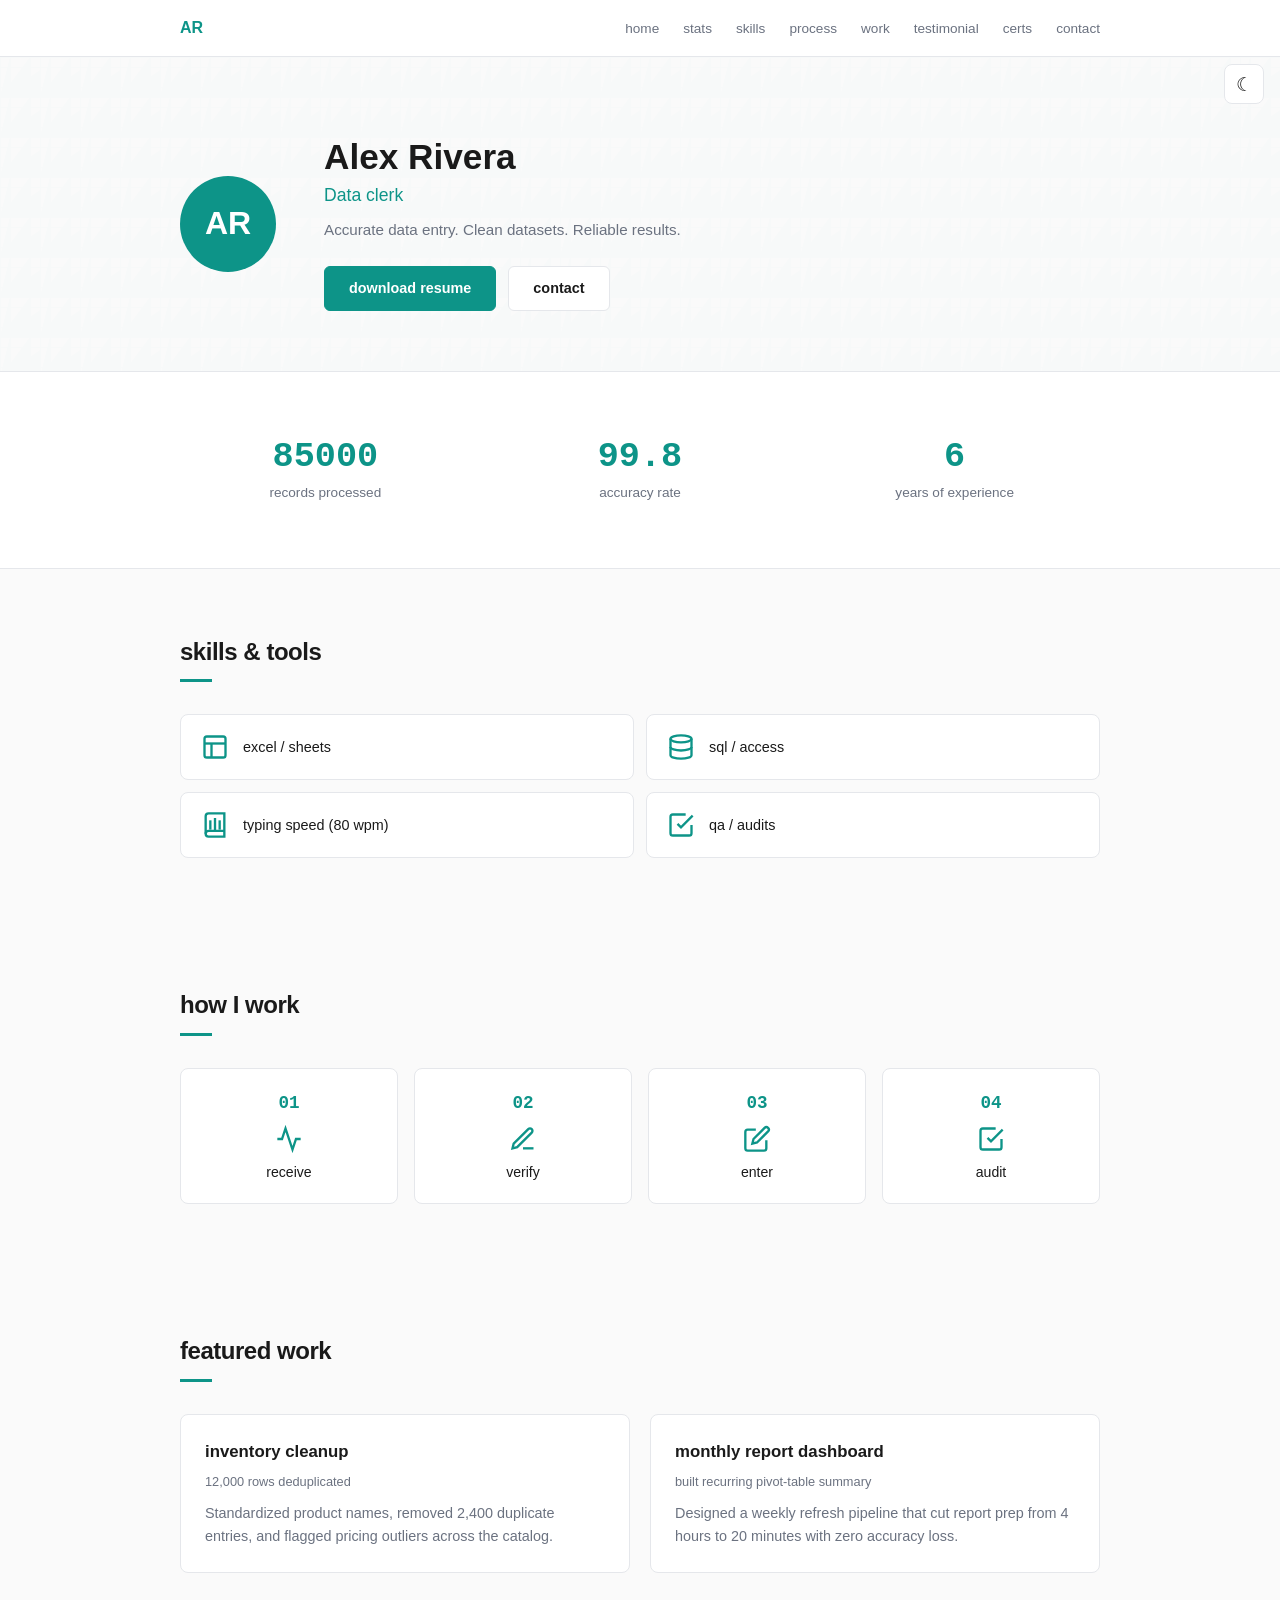
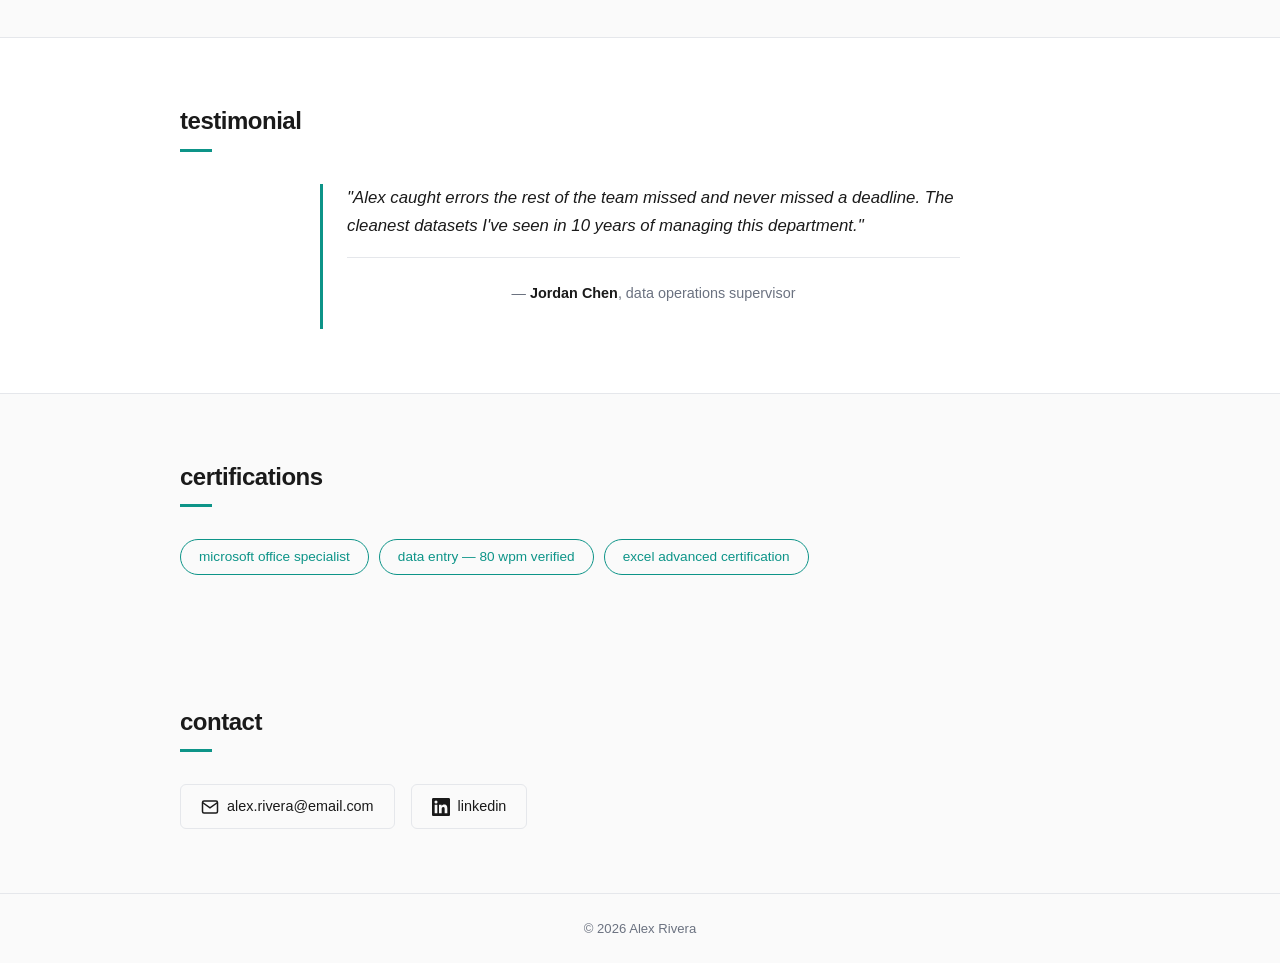
==== klairemanzano/index.html @ 8440d843 "Add data clerk portfolio for Alex Rivera at /klairemanzano" ====
<!DOCTYPE html>
<html lang="en">
<head>
<meta charset="UTF-8">
<meta name="viewport" content="width=device-width, initial-scale=1.0">
<title>Alex Rivera — Data clerk</title>
<style>
/* === Reset & base === */
*, *::before, *::after { margin: 0; padding: 0; box-sizing: border-box; }
:root {
  --white: #ffffff;
  --bg: #fafafa;
  --card-bg: #ffffff;
  --text: #1a1a1a;
  --text-muted: #6b7280;
  --border: #e5e7eb;
  --accent: #0d9488;
  --accent-hover: #0f766e;
  --font-body: -apple-system, BlinkMacSystemFont, 'Segoe UI', Roboto, Oxygen, Ubuntu, sans-serif;
  --font-mono: 'Courier New', Courier, monospace;
}
body { font-family: var(--font-body); background: var(--bg); color: var(--text); line-height: 1.6; }
a { color: var(--accent); text-decoration: none; }
a:hover { color: var(--accent-hover); }
img { max-width: 100%; display: block; }
.container { max-width: 960px; margin: 0 auto; padding: 0 20px; }
.sr-only { position: absolute; width: 1px; height: 1px; overflow: hidden; clip: rect(0,0,0,0); white-space: nowrap; border: 0; }

/* === Dark mode === */
body.dark {
  --bg: #0f172a;
  --card-bg: #1e293b;
  --text: #e2e8f0;
  --text-muted: #94a3b8;
  --border: #334155;
  --white: #1e293b;
}

/* === Nav === */
nav {
  position: sticky;
  top: 0;
  z-index: 100;
  background: var(--card-bg);
  border-bottom: 1px solid var(--border);
}
nav .container {
  display: flex;
  align-items: center;
  justify-content: space-between;
  height: 56px;
}
nav .logo {
  font-weight: 700;
  font-size: 1rem;
  color: var(--text);
}
nav .logo span { color: var(--accent); }
nav ul {
  list-style: none;
  display: flex;
  gap: 24px;
  overflow-x: auto;
  -webkit-overflow-scrolling: touch;
}
nav ul a {
  font-size: 0.85rem;
  color: var(--text-muted);
  white-space: nowrap;
  padding: 4px 0;
  border-bottom: 2px solid transparent;
  transition: border-color 0.2s, color 0.2s;
}
nav ul a:hover { color: var(--text); border-color: var(--accent); }

/* === Dark mode toggle === */
#themeToggle {
  position: fixed;
  top: 64px;
  right: 16px;
  z-index: 101;
  width: 40px;
  height: 40px;
  border: 1px solid var(--border);
  border-radius: 8px;
  background: var(--card-bg);
  color: var(--text);
  font-size: 1.2rem;
  cursor: pointer;
  display: flex;
  align-items: center;
  justify-content: center;
  transition: background 0.2s;
}
#themeToggle:hover { background: var(--border); }

/* === Hero === */
#hero {
  padding: 80px 0 60px;
  position: relative;
  overflow: hidden;
}
#hero::before {
  content: '';
  position: absolute;
  inset: 0;
  opacity: 0.04;
  pointer-events: none;
  background-image: url("data:image/svg+xml,%3Csvg width='40' height='40' viewBox='0 0 40 40' xmlns='http://www.w3.org/2000/svg'%3E%3Cpath d='M0 0h40v1H0zm0 10h40v1H0zm0 20h40v1H0zm0 30h40v1H0zM0 0h1v40H0zm10 0h1v40H0zm20 0h1v40H0zm30 0h1v40H0z' fill='%230d9488' fill-opacity='0.3'/%3E%3C/svg%3E");
}
.hero-inner { display: flex; align-items: center; gap: 48px; position: relative; z-index: 1; }
.hero-left { flex-shrink: 0; }
.avatar {
  width: 96px;
  height: 96px;
  border-radius: 50%;
  background: var(--accent);
  display: flex;
  align-items: center;
  justify-content: center;
  font-size: 2rem;
  font-weight: 700;
  color: #fff;
}
.hero-right { flex: 1; }
.hero-right h1 { font-size: 2.2rem; font-weight: 700; line-height: 1.15; margin-bottom: 4px; }
.hero-right .title { font-size: 1.1rem; color: var(--accent); font-weight: 500; margin-bottom: 8px; }
.hero-right .tagline { font-size: 0.95rem; color: var(--text-muted); margin-bottom: 24px; max-width: 480px; }
.hero-buttons { display: flex; gap: 12px; flex-wrap: wrap; }
.btn {
  display: inline-flex;
  align-items: center;
  padding: 10px 24px;
  border-radius: 6px;
  font-size: 0.9rem;
  font-weight: 600;
  border: 1px solid var(--border);
  background: var(--card-bg);
  color: var(--text);
  cursor: pointer;
  transition: background 0.2s, border-color 0.2s;
}
.btn:hover { border-color: var(--accent); color: var(--accent); }
.btn-primary {
  background: var(--accent);
  border-color: var(--accent);
  color: #fff;
}
.btn-primary:hover { background: var(--accent-hover); border-color: var(--accent-hover); color: #fff; }

/* === Section defaults === */
section { padding: 64px 0; }
section h2 {
  font-size: 1.5rem;
  font-weight: 700;
  margin-bottom: 32px;
  letter-spacing: -0.02em;
}
section h2::after {
  content: '';
  display: block;
  width: 32px;
  height: 3px;
  background: var(--accent);
  margin-top: 8px;
}

/* === Stats === */
#stats { background: var(--card-bg); border-top: 1px solid var(--border); border-bottom: 1px solid var(--border); }
.stats-grid { display: grid; grid-template-columns: repeat(3, 1fr); gap: 24px; text-align: center; }
.stat-card .stat-number {
  font-family: var(--font-mono);
  font-size: 2.2rem;
  font-weight: 700;
  color: var(--accent);
  line-height: 1.2;
}
.stat-card .stat-label { font-size: 0.85rem; color: var(--text-muted); margin-top: 4px; }

/* === Skills === */
.skills-grid { display: grid; grid-template-columns: repeat(2, 1fr); gap: 12px; }
.skill-card {
  display: flex;
  align-items: center;
  gap: 14px;
  padding: 18px 20px;
  background: var(--card-bg);
  border: 1px solid var(--border);
  border-radius: 8px;
}
.skill-card .skill-icon {
  width: 28px;
  height: 28px;
  flex-shrink: 0;
  color: var(--accent);
}
.skill-card .skill-label { font-size: 0.9rem; font-weight: 500; }

/* === How I work === */
.process-strip { display: grid; grid-template-columns: repeat(4, 1fr); gap: 16px; }
.process-step {
  text-align: center;
  padding: 20px 12px;
  border: 1px solid var(--border);
  border-radius: 8px;
  background: var(--card-bg);
}
.process-step .step-num {
  font-family: var(--font-mono);
  font-size: 1.1rem;
  font-weight: 700;
  color: var(--accent);
  margin-bottom: 8px;
}
.process-step .step-icon { width: 28px; height: 28px; margin: 0 auto 8px; color: var(--accent); display: block; }
.process-step .step-label { font-size: 0.88rem; font-weight: 500; }
.process-arrow { display: none; }

/* === Featured work === */
.work-grid { display: grid; grid-template-columns: 1fr 1fr; gap: 20px; }
.work-card {
  background: var(--card-bg);
  border: 1px solid var(--border);
  border-radius: 8px;
  padding: 24px;
}
.work-card h3 { font-size: 1.05rem; font-weight: 700; margin-bottom: 6px; }
.work-card .work-meta { font-size: 0.8rem; color: var(--text-muted); margin-bottom: 10px; }
.work-card p { font-size: 0.9rem; color: var(--text-muted); line-height: 1.6; }

/* === Testimonial === */
#testimonial { background: var(--card-bg); border-top: 1px solid var(--border); border-bottom: 1px solid var(--border); }
blockquote {
  max-width: 640px;
  margin: 0 auto;
  padding-left: 24px;
  border-left: 3px solid var(--accent);
}
blockquote p { font-size: 1.05rem; font-style: italic; color: var(--text); line-height: 1.7; }
blockquote footer {
  margin-top: 16px;
  font-style: normal;
  font-size: 0.9rem;
  color: var(--text-muted);
}
blockquote footer strong { color: var(--text); font-weight: 600; }

/* === Certifications === */
.certs-wrap { display: flex; flex-wrap: wrap; gap: 10px; }
.cert-pill {
  display: inline-flex;
  align-items: center;
  padding: 6px 18px;
  border: 1px solid var(--accent);
  border-radius: 20px;
  font-size: 0.85rem;
  font-weight: 500;
  color: var(--accent);
}
.cert-pill:hover { background: var(--accent); color: #fff; }

/* === Contact === */
#contact .contact-links { display: flex; gap: 16px; flex-wrap: wrap; }
.contact-item {
  display: inline-flex;
  align-items: center;
  gap: 8px;
  padding: 10px 20px;
  border: 1px solid var(--border);
  border-radius: 6px;
  font-size: 0.9rem;
  color: var(--text);
  transition: border-color 0.2s, color 0.2s;
}
.contact-item:hover { border-color: var(--accent); color: var(--accent); }
.contact-item svg { width: 18px; height: 18px; flex-shrink: 0; }

/* === Footer === */
footer { text-align: center; padding: 24px 0; font-size: 0.82rem; color: var(--text-muted); border-top: 1px solid var(--border); }

/* === Responsive === */
@media (max-width: 767px) {
  .hero-inner { flex-direction: column; text-align: center; }
  .hero-buttons { justify-content: center; }
  .stats-grid { gap: 16px; }
  .stat-card .stat-number { font-size: 1.6rem; }
  .skills-grid { grid-template-columns: 1fr; }
  .process-strip { grid-template-columns: repeat(2, 1fr); }
  .work-grid { grid-template-columns: 1fr; }
  nav ul { gap: 16px; }
}
@media (min-width: 768px) {
  .skills-grid { grid-template-columns: repeat(2, 1fr); }
}
</style>
</head>
<body>

<nav>
  <div class="container">
    <a href="#hero" class="logo"><span>AR</span></a>
    <ul>
      <li><a href="#hero">home</a></li>
      <li><a href="#stats">stats</a></li>
      <li><a href="#skills">skills</a></li>
      <li><a href="#process">process</a></li>
      <li><a href="#work">work</a></li>
      <li><a href="#testimonial">testimonial</a></li>
      <li><a href="#certs">certs</a></li>
      <li><a href="#contact">contact</a></li>
    </ul>
  </div>
</nav>

<button id="themeToggle" aria-label="Toggle dark mode">&#9790;</button>

<!-- === Hero === -->
<section id="hero">
  <div class="container">
    <div class="hero-inner">
      <div class="hero-left">
        <div class="avatar">AR</div>
      </div>
      <div class="hero-right">
        <h1>Alex Rivera</h1>
        <p class="title">Data clerk</p>
        <p class="tagline">Accurate data entry. Clean datasets. Reliable results.</p>
        <div class="hero-buttons">
          <a href="#" class="btn btn-primary">download resume</a>
          <a href="#contact" class="btn">contact</a>
        </div>
      </div>
    </div>
  </div>
</section>

<!-- === Stats === -->
<section id="stats">
  <div class="container">
    <div class="stats-grid">
      <div class="stat-card">
        <div class="stat-number" data-target="85000">0</div>
        <div class="stat-label">records processed</div>
      </div>
      <div class="stat-card">
        <div class="stat-number" data-target="99.8">0</div>
        <div class="stat-label">accuracy rate</div>
      </div>
      <div class="stat-card">
        <div class="stat-number" data-target="6">0</div>
        <div class="stat-label">years of experience</div>
      </div>
    </div>
  </div>
</section>

<!-- === Skills === -->
<section id="skills">
  <div class="container">
    <h2>skills &amp; tools</h2>
    <div class="skills-grid">
      <div class="skill-card">
        <svg class="skill-icon" viewBox="0 0 24 24" fill="none" stroke="currentColor" stroke-width="2"><rect x="3" y="3" width="18" height="18" rx="2"/><path d="M3 9h18"/><path d="M9 21V9"/></svg>
        <span class="skill-label">excel / sheets</span>
      </div>
      <div class="skill-card">
        <svg class="skill-icon" viewBox="0 0 24 24" fill="none" stroke="currentColor" stroke-width="2"><ellipse cx="12" cy="5" rx="9" ry="3"/><path d="M21 12c0 1.66-4 3-9 3s-9-1.34-9-3"/><path d="M3 5v14c0 1.66 4 3 9 3s9-1.34 9-3V5"/></svg>
        <span class="skill-label">sql / access</span>
      </div>
      <div class="skill-card">
        <svg class="skill-icon" viewBox="0 0 24 24" fill="none" stroke="currentColor" stroke-width="2"><path d="M4 19.5A2.5 2.5 0 016.5 17H20"/><path d="M6.5 2H20v20H6.5A2.5 2.5 0 014 19.5v-15A2.5 2.5 0 016.5 2z"/><path d="M12 6v12"/><path d="M8 8v8"/><path d="M16 8v8"/></svg>
        <span class="skill-label">typing speed (80 wpm)</span>
      </div>
      <div class="skill-card">
        <svg class="skill-icon" viewBox="0 0 24 24" fill="none" stroke="currentColor" stroke-width="2"><path d="M9 11l3 3L22 4"/><path d="M21 12v7a2 2 0 01-2 2H5a2 2 0 01-2-2V5a2 2 0 012-2h11"/></svg>
        <span class="skill-label">qa / audits</span>
      </div>
    </div>
  </div>
</section>

<!-- === How I work === -->
<section id="process">
  <div class="container">
    <h2>how I work</h2>
    <div class="process-strip">
      <div class="process-step">
        <div class="step-num">01</div>
        <svg class="step-icon" viewBox="0 0 24 24" fill="none" stroke="currentColor" stroke-width="2"><path d="M22 12h-4l-3 9L9 3l-3 9H2"/></svg>
        <div class="step-label">receive</div>
      </div>
      <div class="process-step">
        <div class="step-num">02</div>
        <svg class="step-icon" viewBox="0 0 24 24" fill="none" stroke="currentColor" stroke-width="2"><path d="M12 20h9"/><path d="M16.5 3.5a2.121 2.121 0 013 3L7 19l-4 1 1-4L16.5 3.5z"/></svg>
        <div class="step-label">verify</div>
      </div>
      <div class="process-step">
        <div class="step-num">03</div>
        <svg class="step-icon" viewBox="0 0 24 24" fill="none" stroke="currentColor" stroke-width="2"><path d="M11 4H4a2 2 0 00-2 2v14a2 2 0 002 2h14a2 2 0 002-2v-7"/><path d="M18.5 2.5a2.121 2.121 0 013 3L12 15l-4 1 1-4 9.5-9.5z"/></svg>
        <div class="step-label">enter</div>
      </div>
      <div class="process-step">
        <div class="step-num">04</div>
        <svg class="step-icon" viewBox="0 0 24 24" fill="none" stroke="currentColor" stroke-width="2"><path d="M9 11l3 3L22 4"/><path d="M21 12v7a2 2 0 01-2 2H5a2 2 0 01-2-2V5a2 2 0 012-2h11"/></svg>
        <div class="step-label">audit</div>
      </div>
    </div>
  </div>
</section>

<!-- === Featured work === -->
<section id="work">
  <div class="container">
    <h2>featured work</h2>
    <div class="work-grid">
      <div class="work-card">
        <h3>inventory cleanup</h3>
        <p class="work-meta">12,000 rows deduplicated</p>
        <p>Standardized product names, removed 2,400 duplicate entries, and flagged pricing outliers across the catalog.</p>
      </div>
      <div class="work-card">
        <h3>monthly report dashboard</h3>
        <p class="work-meta">built recurring pivot-table summary</p>
        <p>Designed a weekly refresh pipeline that cut report prep from 4 hours to 20 minutes with zero accuracy loss.</p>
      </div>
    </div>
  </div>
</section>

<!-- === Testimonial === -->
<section id="testimonial">
  <div class="container">
    <h2>testimonial</h2>
    <blockquote>
      <p>"Alex caught errors the rest of the team missed and never missed a deadline. The cleanest datasets I've seen in 10 years of managing this department."</p>
      <footer>— <strong>Jordan Chen</strong>, data operations supervisor</footer>
    </blockquote>
  </div>
</section>

<!-- === Certifications === -->
<section id="certs">
  <div class="container">
    <h2>certifications</h2>
    <div class="certs-wrap">
      <span class="cert-pill">microsoft office specialist</span>
      <span class="cert-pill">data entry — 80 wpm verified</span>
      <span class="cert-pill">excel advanced certification</span>
    </div>
  </div>
</section>

<!-- === Contact === -->
<section id="contact">
  <div class="container">
    <h2>contact</h2>
    <div class="contact-links">
      <a href="mailto:alex.rivera@email.com" class="contact-item">
        <svg viewBox="0 0 24 24" fill="none" stroke="currentColor" stroke-width="2"><path d="M4 4h16c1.1 0 2 .9 2 2v12c0 1.1-.9 2-2 2H4c-1.1 0-2-.9-2-2V6c0-1.1.9-2 2-2z"/><polyline points="22,6 12,13 2,6"/></svg>
        alex.rivera@email.com
      </a>
      <a href="https://linkedin.com/in/alexrivera" target="_blank" class="contact-item">
        <svg viewBox="0 0 24 24" fill="currentColor"><path d="M20.447 20.452h-3.554v-5.569c0-1.328-.027-3.037-1.852-3.037-1.853 0-2.136 1.445-2.136 2.939v5.667H9.351V9h3.414v1.561h.046c.477-.9 1.637-1.85 3.37-1.85 3.601 0 4.267 2.37 4.267 5.455v6.286zM5.337 7.433a2.062 2.062 0 01-2.063-2.065 2.064 2.064 0 112.063 2.065zm1.782 13.019H3.555V9h3.564v11.452zM22.225 0H1.771C.792 0 0 .774 0 1.729v20.542C0 23.227.792 24 1.771 24h20.451C23.2 24 24 23.227 24 22.271V1.729C24 .774 23.2 0 22.222 0h.003z"/></svg>
        linkedin
      </a>
    </div>
  </div>
</section>

<footer>
  <div class="container">
    <p>&copy; 2026 Alex Rivera</p>
  </div>
</footer>

<script>
// === Dark mode toggle ===
const themeToggle = document.getElementById('themeToggle');
let dark = false;
themeToggle.addEventListener('click', () => {
  dark = !dark;
  document.body.classList.toggle('dark', dark);
  themeToggle.innerHTML = dark ? '&#9790;' : '&#9790;';
});

// === Smooth scroll ===
document.querySelectorAll('a[href^="#"]').forEach(a => {
  a.addEventListener('click', e => {
    const el = document.querySelector(a.getAttribute('href'));
    if (el) { e.preventDefault(); el.scrollIntoView({ behavior: 'smooth' }); }
  });
});

// === Animated stat counters ===
const statNumbers = document.querySelectorAll('.stat-number');
let counted = false;
const countUp = () => {
  if (counted) return;
  statNumbers.forEach(el => {
    const target = parseFloat(el.dataset.target);
    const isDecimal = target % 1 !== 0;
    const duration = 1500;
    const start = performance.now();
    const step = (now) => {
      const p = Math.min((now - start) / duration, 1);
      const ease = 1 - Math.pow(1 - p, 3);
      el.textContent = isDecimal ? (target * ease).toFixed(1) : Math.floor(target * ease);
      if (p < 1) requestAnimationFrame(step);
      else el.textContent = isDecimal ? target.toFixed(1) : target;
    };
    requestAnimationFrame(step);
  });
  counted = true;
};
const observer = new IntersectionObserver((entries) => {
  entries.forEach(entry => { if (entry.isIntersecting) { countUp(); observer.disconnect(); } });
}, { threshold: 0.3 });
const statsEl = document.querySelector('#stats');
if (statsEl) observer.observe(statsEl);
</script>
</body>
</html>
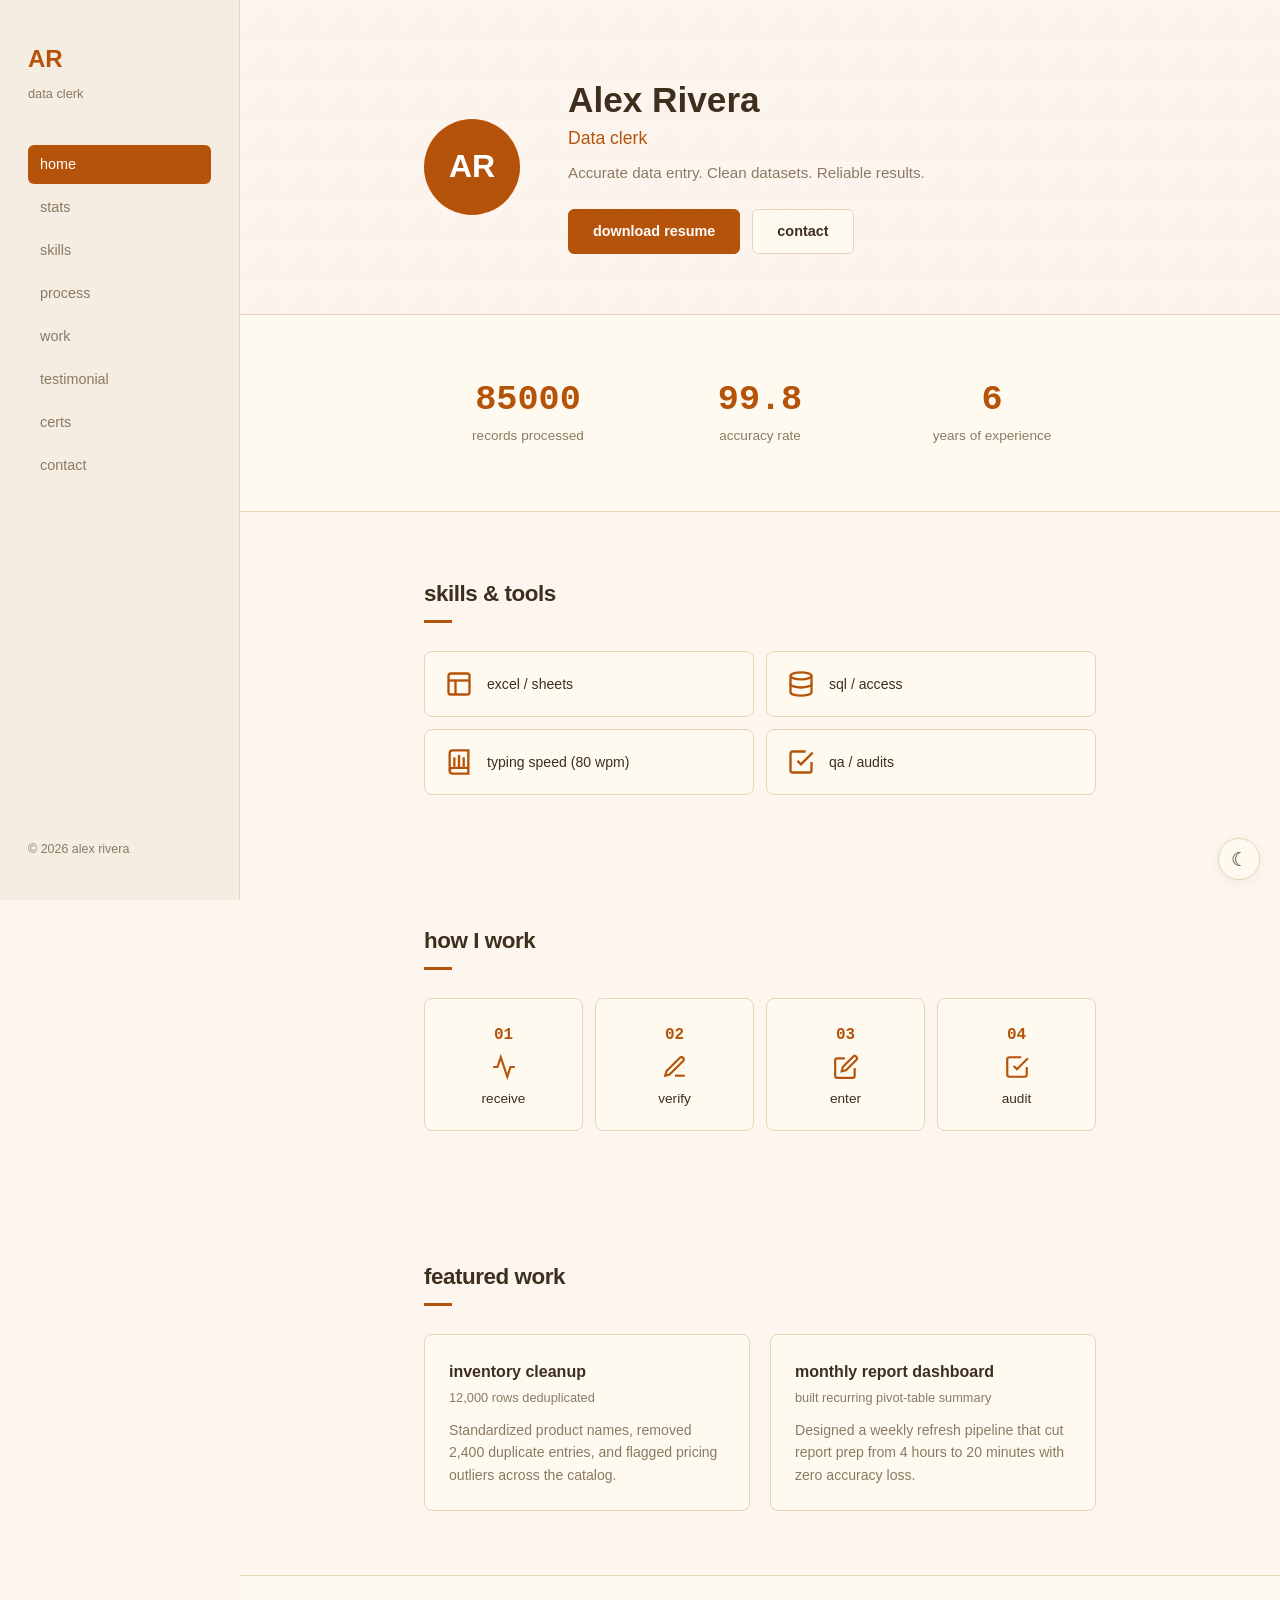
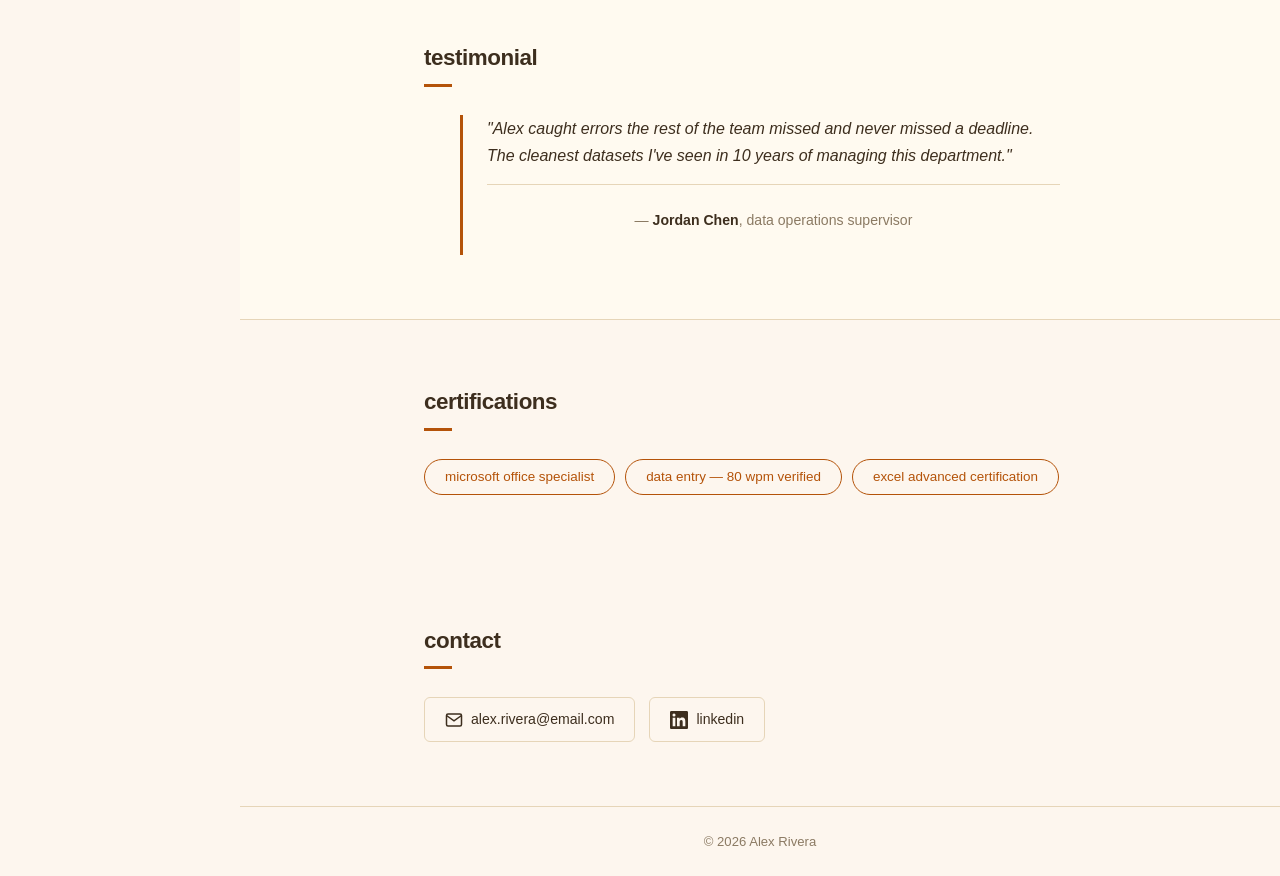
==== commit df47380a: "Redesign: sidebar nav + warm amber/rust color palette" ====
--- a/klairemanzano/index.html
+++ b/klairemanzano/index.html
@@ -8,81 +8,138 @@
 /* === Reset & base === */
 *, *::before, *::after { margin: 0; padding: 0; box-sizing: border-box; }
 :root {
-  --white: #ffffff;
-  --bg: #fafafa;
-  --card-bg: #ffffff;
-  --text: #1a1a1a;
-  --text-muted: #6b7280;
-  --border: #e5e7eb;
-  --accent: #0d9488;
-  --accent-hover: #0f766e;
+  --bg: #fdf6ee;
+  --card-bg: #fffaf0;
+  --text: #3d2e1e;
+  --text-muted: #8b7a63;
+  --border: #e6d5b8;
+  --accent: #b45309;
+  --accent-hover: #92400e;
+  --sidebar-bg: #f5ede1;
   --font-body: -apple-system, BlinkMacSystemFont, 'Segoe UI', Roboto, Oxygen, Ubuntu, sans-serif;
   --font-mono: 'Courier New', Courier, monospace;
-}
-body { font-family: var(--font-body); background: var(--bg); color: var(--text); line-height: 1.6; }
+  --sidebar-w: 240px;
+}
+body.dark {
+  --bg: #1c1511;
+  --card-bg: #2a221d;
+  --text: #e8ddd0;
+  --text-muted: #a08974;
+  --border: #3d3228;
+  --sidebar-bg: #231b16;
+}
+body {
+  font-family: var(--font-body);
+  background: var(--bg);
+  color: var(--text);
+  line-height: 1.6;
+  display: flex;
+}
 a { color: var(--accent); text-decoration: none; }
 a:hover { color: var(--accent-hover); }
 img { max-width: 100%; display: block; }
-.container { max-width: 960px; margin: 0 auto; padding: 0 20px; }
-.sr-only { position: absolute; width: 1px; height: 1px; overflow: hidden; clip: rect(0,0,0,0); white-space: nowrap; border: 0; }
-
-/* === Dark mode === */
-body.dark {
-  --bg: #0f172a;
-  --card-bg: #1e293b;
-  --text: #e2e8f0;
-  --text-muted: #94a3b8;
-  --border: #334155;
-  --white: #1e293b;
-}
-
-/* === Nav === */
-nav {
-  position: sticky;
+.container { max-width: 720px; margin: 0 auto; padding: 0 24px; }
+
+/* === Sidebar === */
+.sidebar {
+  position: fixed;
   top: 0;
+  left: 0;
+  width: var(--sidebar-w);
+  height: 100vh;
+  background: var(--sidebar-bg);
+  border-right: 1px solid var(--border);
+  padding: 40px 28px;
+  display: flex;
+  flex-direction: column;
   z-index: 100;
-  background: var(--card-bg);
-  border-bottom: 1px solid var(--border);
-}
-nav .container {
-  display: flex;
-  align-items: center;
-  justify-content: space-between;
-  height: 56px;
-}
-nav .logo {
-  font-weight: 700;
-  font-size: 1rem;
-  color: var(--text);
-}
-nav .logo span { color: var(--accent); }
-nav ul {
+  transition: transform 0.35s ease;
+}
+.sidebar .logo {
+  font-size: 1.5rem;
+  font-weight: 800;
+  color: var(--accent);
+  margin-bottom: 6px;
+}
+.sidebar .logo-sub {
+  font-size: 0.8rem;
+  color: var(--text-muted);
+  margin-bottom: 40px;
+}
+.sidebar nav ul {
   list-style: none;
   display: flex;
-  gap: 24px;
-  overflow-x: auto;
-  -webkit-overflow-scrolling: touch;
-}
-nav ul a {
-  font-size: 0.85rem;
+  flex-direction: column;
+  gap: 4px;
+}
+.sidebar nav ul a {
+  display: block;
+  padding: 8px 12px;
+  border-radius: 6px;
+  font-size: 0.9rem;
+  font-weight: 500;
   color: var(--text-muted);
-  white-space: nowrap;
-  padding: 4px 0;
-  border-bottom: 2px solid transparent;
-  transition: border-color 0.2s, color 0.2s;
-}
-nav ul a:hover { color: var(--text); border-color: var(--accent); }
-
-/* === Dark mode toggle === */
-#themeToggle {
+  transition: background 0.2s, color 0.2s;
+}
+.sidebar nav ul a:hover, .sidebar nav ul a.active {
+  background: var(--accent);
+  color: #fff;
+}
+.sidebar .sidebar-footer {
+  margin-top: auto;
+  font-size: 0.78rem;
+  color: var(--text-muted);
+}
+
+/* === Hamburger (mobile only) === */
+.hamburger {
+  display: none;
   position: fixed;
-  top: 64px;
-  right: 16px;
-  z-index: 101;
+  top: 12px;
+  right: 12px;
+  z-index: 110;
   width: 40px;
   height: 40px;
   border: 1px solid var(--border);
   border-radius: 8px;
+  background: var(--card-bg);
+  cursor: pointer;
+  align-items: center;
+  justify-content: center;
+}
+.hamburger span {
+  display: block;
+  width: 20px;
+  height: 2px;
+  background: var(--text);
+  border-radius: 2px;
+  position: absolute;
+  transition: transform 0.3s, opacity 0.3s;
+}
+.hamburger span:nth-child(1) { transform: translateY(-6px); }
+.hamburger span:nth-child(2) { }
+.hamburger span:nth-child(3) { transform: translateY(6px); }
+.hamburger.open span:nth-child(1) { transform: rotate(45deg); }
+.hamburger.open span:nth-child(2) { opacity: 0; }
+.hamburger.open span:nth-child(3) { transform: rotate(-45deg); }
+
+/* === Main === */
+.main {
+  margin-left: var(--sidebar-w);
+  flex: 1;
+  min-height: 100vh;
+}
+
+/* === Dark mode toggle === */
+#themeToggle {
+  position: fixed;
+  bottom: 20px;
+  right: 20px;
+  z-index: 99;
+  width: 42px;
+  height: 42px;
+  border: 1px solid var(--border);
+  border-radius: 50%;
   background: var(--card-bg);
   color: var(--text);
   font-size: 1.2rem;
@@ -91,6 +148,7 @@
   align-items: center;
   justify-content: center;
   transition: background 0.2s;
+  box-shadow: 0 2px 12px rgba(0,0,0,0.06);
 }
 #themeToggle:hover { background: var(--border); }
 
@@ -106,7 +164,7 @@
   inset: 0;
   opacity: 0.04;
   pointer-events: none;
-  background-image: url("data:image/svg+xml,%3Csvg width='40' height='40' viewBox='0 0 40 40' xmlns='http://www.w3.org/2000/svg'%3E%3Cpath d='M0 0h40v1H0zm0 10h40v1H0zm0 20h40v1H0zm0 30h40v1H0zM0 0h1v40H0zm10 0h1v40H0zm20 0h1v40H0zm30 0h1v40H0z' fill='%230d9488' fill-opacity='0.3'/%3E%3C/svg%3E");
+  background-image: url("data:image/svg+xml,%3Csvg width='40' height='40' viewBox='0 0 40 40' xmlns='http://www.w3.org/2000/svg'%3E%3Cpath d='M0 0h40v1H0zm0 10h40v1H0zm0 20h40v1H0zm0 30h40v1H0zM0 0h1v40H0zm10 0h1v40H0zm20 0h1v40H0zm30 0h1v40H0z' fill='%23b45309' fill-opacity='0.25'/%3E%3C/svg%3E");
 }
 .hero-inner { display: flex; align-items: center; gap: 48px; position: relative; z-index: 1; }
 .hero-left { flex-shrink: 0; }
@@ -151,15 +209,15 @@
 /* === Section defaults === */
 section { padding: 64px 0; }
 section h2 {
-  font-size: 1.5rem;
+  font-size: 1.4rem;
   font-weight: 700;
-  margin-bottom: 32px;
+  margin-bottom: 28px;
   letter-spacing: -0.02em;
 }
 section h2::after {
   content: '';
   display: block;
-  width: 32px;
+  width: 28px;
   height: 3px;
   background: var(--accent);
   margin-top: 8px;
@@ -187,34 +245,32 @@
   background: var(--card-bg);
   border: 1px solid var(--border);
   border-radius: 8px;
-}
-.skill-card .skill-icon {
-  width: 28px;
-  height: 28px;
-  flex-shrink: 0;
-  color: var(--accent);
-}
-.skill-card .skill-label { font-size: 0.9rem; font-weight: 500; }
+  transition: border-color 0.2s;
+}
+.skill-card:hover { border-color: var(--accent); }
+.skill-card .skill-icon { width: 28px; height: 28px; flex-shrink: 0; color: var(--accent); }
+.skill-card .skill-label { font-size: 0.88rem; font-weight: 500; }
 
 /* === How I work === */
-.process-strip { display: grid; grid-template-columns: repeat(4, 1fr); gap: 16px; }
+.process-strip { display: grid; grid-template-columns: repeat(4, 1fr); gap: 12px; }
 .process-step {
   text-align: center;
-  padding: 20px 12px;
+  padding: 24px 12px 20px;
   border: 1px solid var(--border);
   border-radius: 8px;
   background: var(--card-bg);
-}
+  transition: border-color 0.2s;
+}
+.process-step:hover { border-color: var(--accent); }
 .process-step .step-num {
   font-family: var(--font-mono);
-  font-size: 1.1rem;
+  font-size: 1rem;
   font-weight: 700;
   color: var(--accent);
-  margin-bottom: 8px;
-}
-.process-step .step-icon { width: 28px; height: 28px; margin: 0 auto 8px; color: var(--accent); display: block; }
-.process-step .step-label { font-size: 0.88rem; font-weight: 500; }
-.process-arrow { display: none; }
+  margin-bottom: 6px;
+}
+.process-step .step-icon { width: 26px; height: 26px; margin: 0 auto 8px; color: var(--accent); display: block; }
+.process-step .step-label { font-size: 0.85rem; font-weight: 500; }
 
 /* === Featured work === */
 .work-grid { display: grid; grid-template-columns: 1fr 1fr; gap: 20px; }
@@ -223,44 +279,47 @@
   border: 1px solid var(--border);
   border-radius: 8px;
   padding: 24px;
-}
-.work-card h3 { font-size: 1.05rem; font-weight: 700; margin-bottom: 6px; }
+  transition: border-color 0.2s;
+}
+.work-card:hover { border-color: var(--accent); }
+.work-card h3 { font-size: 1rem; font-weight: 700; margin-bottom: 4px; }
 .work-card .work-meta { font-size: 0.8rem; color: var(--text-muted); margin-bottom: 10px; }
-.work-card p { font-size: 0.9rem; color: var(--text-muted); line-height: 1.6; }
+.work-card p { font-size: 0.88rem; color: var(--text-muted); line-height: 1.6; }
 
 /* === Testimonial === */
 #testimonial { background: var(--card-bg); border-top: 1px solid var(--border); border-bottom: 1px solid var(--border); }
 blockquote {
-  max-width: 640px;
+  max-width: 600px;
   margin: 0 auto;
   padding-left: 24px;
   border-left: 3px solid var(--accent);
 }
-blockquote p { font-size: 1.05rem; font-style: italic; color: var(--text); line-height: 1.7; }
+blockquote p { font-size: 1rem; font-style: italic; color: var(--text); line-height: 1.7; }
 blockquote footer {
-  margin-top: 16px;
+  margin-top: 14px;
   font-style: normal;
-  font-size: 0.9rem;
+  font-size: 0.88rem;
   color: var(--text-muted);
 }
 blockquote footer strong { color: var(--text); font-weight: 600; }
 
-/* === Certifications === */
+/* === Certs === */
 .certs-wrap { display: flex; flex-wrap: wrap; gap: 10px; }
 .cert-pill {
   display: inline-flex;
   align-items: center;
-  padding: 6px 18px;
+  padding: 6px 20px;
   border: 1px solid var(--accent);
   border-radius: 20px;
-  font-size: 0.85rem;
+  font-size: 0.84rem;
   font-weight: 500;
   color: var(--accent);
+  transition: background 0.2s, color 0.2s;
 }
 .cert-pill:hover { background: var(--accent); color: #fff; }
 
 /* === Contact === */
-#contact .contact-links { display: flex; gap: 16px; flex-wrap: wrap; }
+#contact .contact-links { display: flex; gap: 14px; flex-wrap: wrap; }
 .contact-item {
   display: inline-flex;
   align-items: center;
@@ -268,7 +327,7 @@
   padding: 10px 20px;
   border: 1px solid var(--border);
   border-radius: 6px;
-  font-size: 0.9rem;
+  font-size: 0.88rem;
   color: var(--text);
   transition: border-color 0.2s, color 0.2s;
 }
@@ -279,15 +338,29 @@
 footer { text-align: center; padding: 24px 0; font-size: 0.82rem; color: var(--text-muted); border-top: 1px solid var(--border); }
 
 /* === Responsive === */
+@media (max-width: 899px) {
+  .sidebar {
+    transform: translateX(-100%);
+  }
+  .sidebar.open {
+    transform: translateX(0);
+  }
+  .hamburger {
+    display: flex;
+  }
+  .main {
+    margin-left: 0;
+  }
+}
 @media (max-width: 767px) {
   .hero-inner { flex-direction: column; text-align: center; }
   .hero-buttons { justify-content: center; }
+  .hero-right .tagline { max-width: 100%; }
   .stats-grid { gap: 16px; }
   .stat-card .stat-number { font-size: 1.6rem; }
   .skills-grid { grid-template-columns: 1fr; }
   .process-strip { grid-template-columns: repeat(2, 1fr); }
   .work-grid { grid-template-columns: 1fr; }
-  nav ul { gap: 16px; }
 }
 @media (min-width: 768px) {
   .skills-grid { grid-template-columns: repeat(2, 1fr); }
@@ -296,11 +369,20 @@
 </head>
 <body>
 
-<nav>
-  <div class="container">
-    <a href="#hero" class="logo"><span>AR</span></a>
+<!-- === Hamburger (mobile only) === -->
+<button class="hamburger" id="hamburger" aria-label="Toggle menu">
+  <span></span><span></span><span></span>
+</button>
+
+<!-- === Sidebar === -->
+<aside class="sidebar" id="sidebar">
+  <div>
+    <div class="logo">AR</div>
+    <div class="logo-sub">data clerk</div>
+  </div>
+  <nav>
     <ul>
-      <li><a href="#hero">home</a></li>
+      <li><a href="#hero" class="active">home</a></li>
       <li><a href="#stats">stats</a></li>
       <li><a href="#skills">skills</a></li>
       <li><a href="#process">process</a></li>
@@ -309,12 +391,13 @@
       <li><a href="#certs">certs</a></li>
       <li><a href="#contact">contact</a></li>
     </ul>
-  </div>
-</nav>
-
-<button id="themeToggle" aria-label="Toggle dark mode">&#9790;</button>
-
-<!-- === Hero === -->
+  </nav>
+  <div class="sidebar-footer">&copy; 2026 alex rivera</div>
+</aside>
+
+<!-- === Main === -->
+<div class="main">
+
 <section id="hero">
   <div class="container">
     <div class="hero-inner">
@@ -334,7 +417,6 @@
   </div>
 </section>
 
-<!-- === Stats === -->
 <section id="stats">
   <div class="container">
     <div class="stats-grid">
@@ -354,7 +436,6 @@
   </div>
 </section>
 
-<!-- === Skills === -->
 <section id="skills">
   <div class="container">
     <h2>skills &amp; tools</h2>
@@ -379,7 +460,6 @@
   </div>
 </section>
 
-<!-- === How I work === -->
 <section id="process">
   <div class="container">
     <h2>how I work</h2>
@@ -408,7 +488,6 @@
   </div>
 </section>
 
-<!-- === Featured work === -->
 <section id="work">
   <div class="container">
     <h2>featured work</h2>
@@ -427,7 +506,6 @@
   </div>
 </section>
 
-<!-- === Testimonial === -->
 <section id="testimonial">
   <div class="container">
     <h2>testimonial</h2>
@@ -438,7 +516,6 @@
   </div>
 </section>
 
-<!-- === Certifications === -->
 <section id="certs">
   <div class="container">
     <h2>certifications</h2>
@@ -450,7 +527,6 @@
   </div>
 </section>
 
-<!-- === Contact === -->
 <section id="contact">
   <div class="container">
     <h2>contact</h2>
@@ -473,21 +549,47 @@
   </div>
 </footer>
 
+</div><!-- /main -->
+
+<!-- === Theme toggle === -->
+<button id="themeToggle" aria-label="Toggle dark mode">&#9790;</button>
+
 <script>
-// === Dark mode toggle ===
+// === Sidebar toggle (mobile) ===
+const hamburger = document.getElementById('hamburger');
+const sidebar = document.getElementById('sidebar');
+hamburger.addEventListener('click', () => {
+  hamburger.classList.toggle('open');
+  sidebar.classList.toggle('open');
+});
+
+// === Dark mode ===
 const themeToggle = document.getElementById('themeToggle');
 let dark = false;
 themeToggle.addEventListener('click', () => {
   dark = !dark;
   document.body.classList.toggle('dark', dark);
-  themeToggle.innerHTML = dark ? '&#9790;' : '&#9790;';
 });
 
-// === Smooth scroll ===
-document.querySelectorAll('a[href^="#"]').forEach(a => {
+// === Smooth scroll & active nav link ===
+document.querySelectorAll('.sidebar a[href^="#"]').forEach(a => {
   a.addEventListener('click', e => {
     const el = document.querySelector(a.getAttribute('href'));
     if (el) { e.preventDefault(); el.scrollIntoView({ behavior: 'smooth' }); }
+    // close mobile sidebar
+    hamburger.classList.remove('open');
+    sidebar.classList.remove('open');
+  });
+});
+const navLinks = document.querySelectorAll('.sidebar nav ul a');
+const sections = document.querySelectorAll('section[id]');
+window.addEventListener('scroll', () => {
+  let current = '';
+  sections.forEach(s => {
+    if (window.scrollY >= s.offsetTop - 100) current = s.id;
+  });
+  navLinks.forEach(a => {
+    a.classList.toggle('active', a.getAttribute('href') === '#' + current);
   });
 });
 
